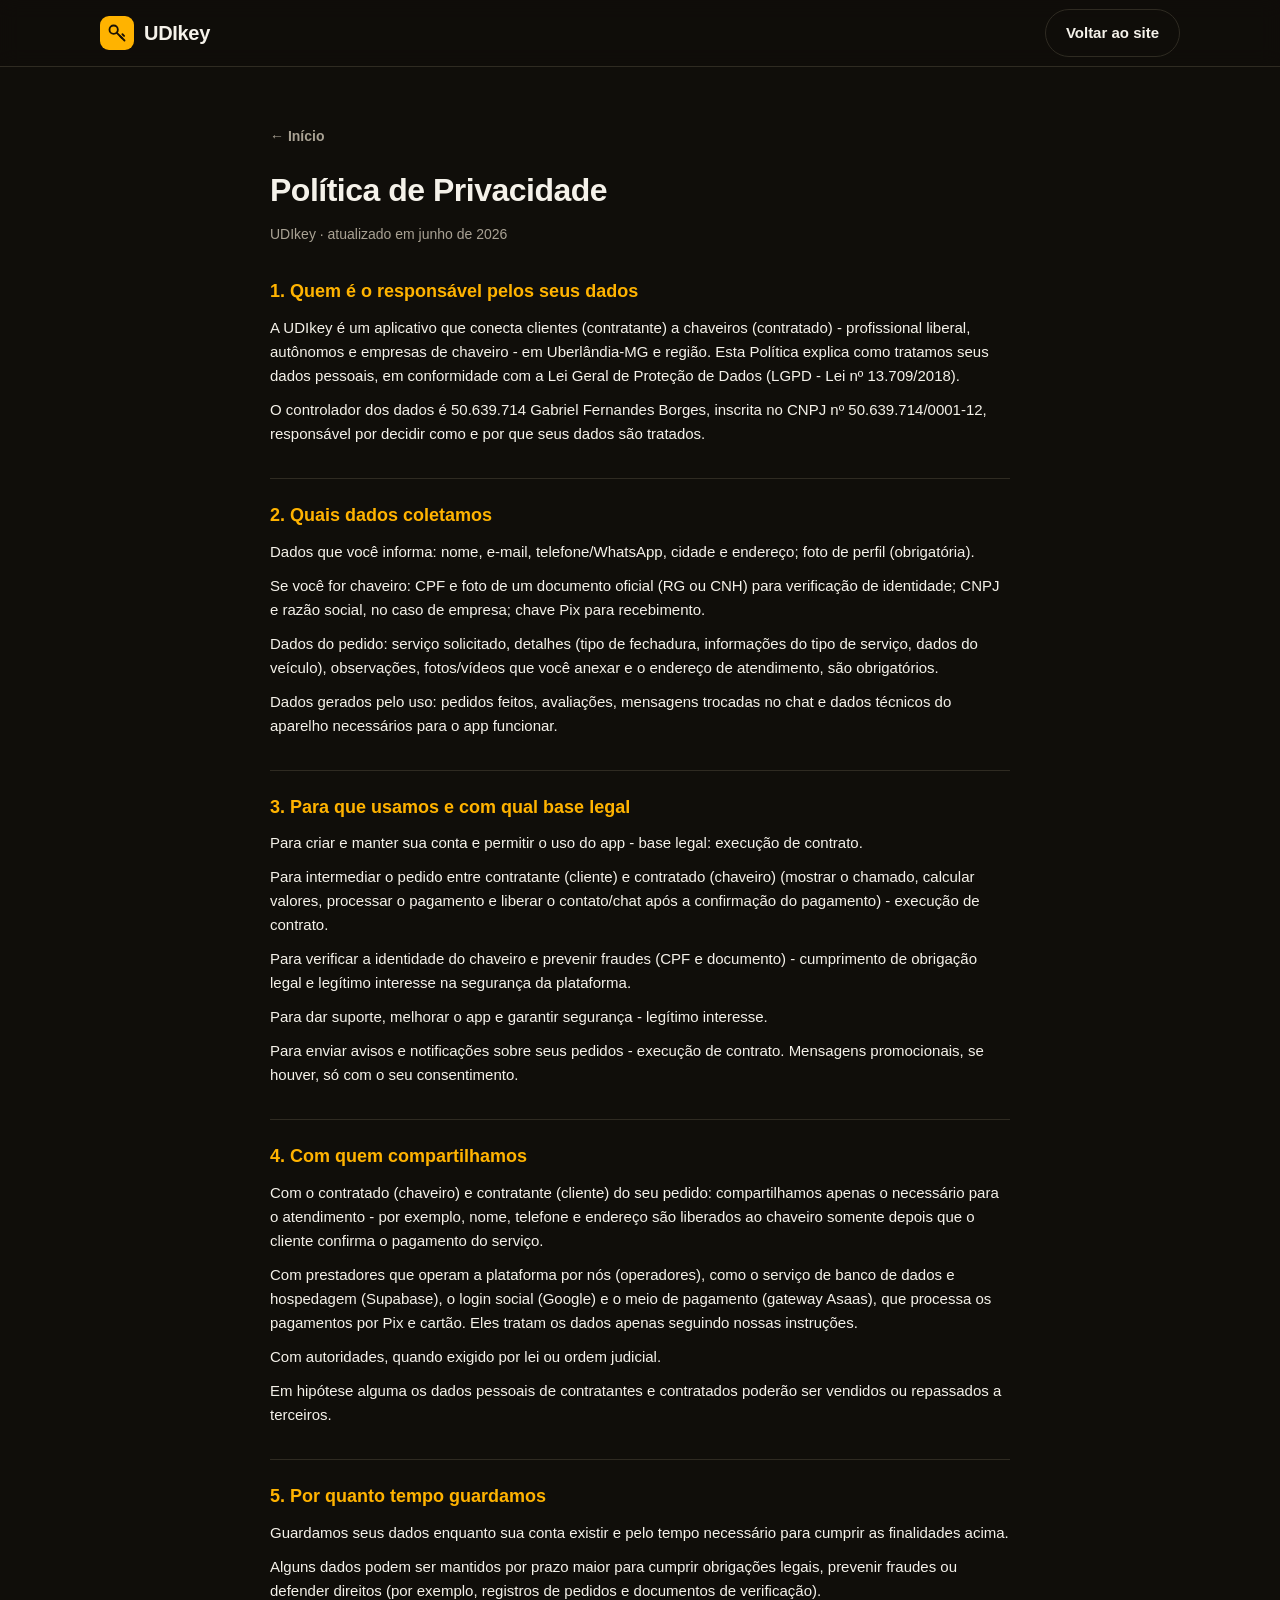
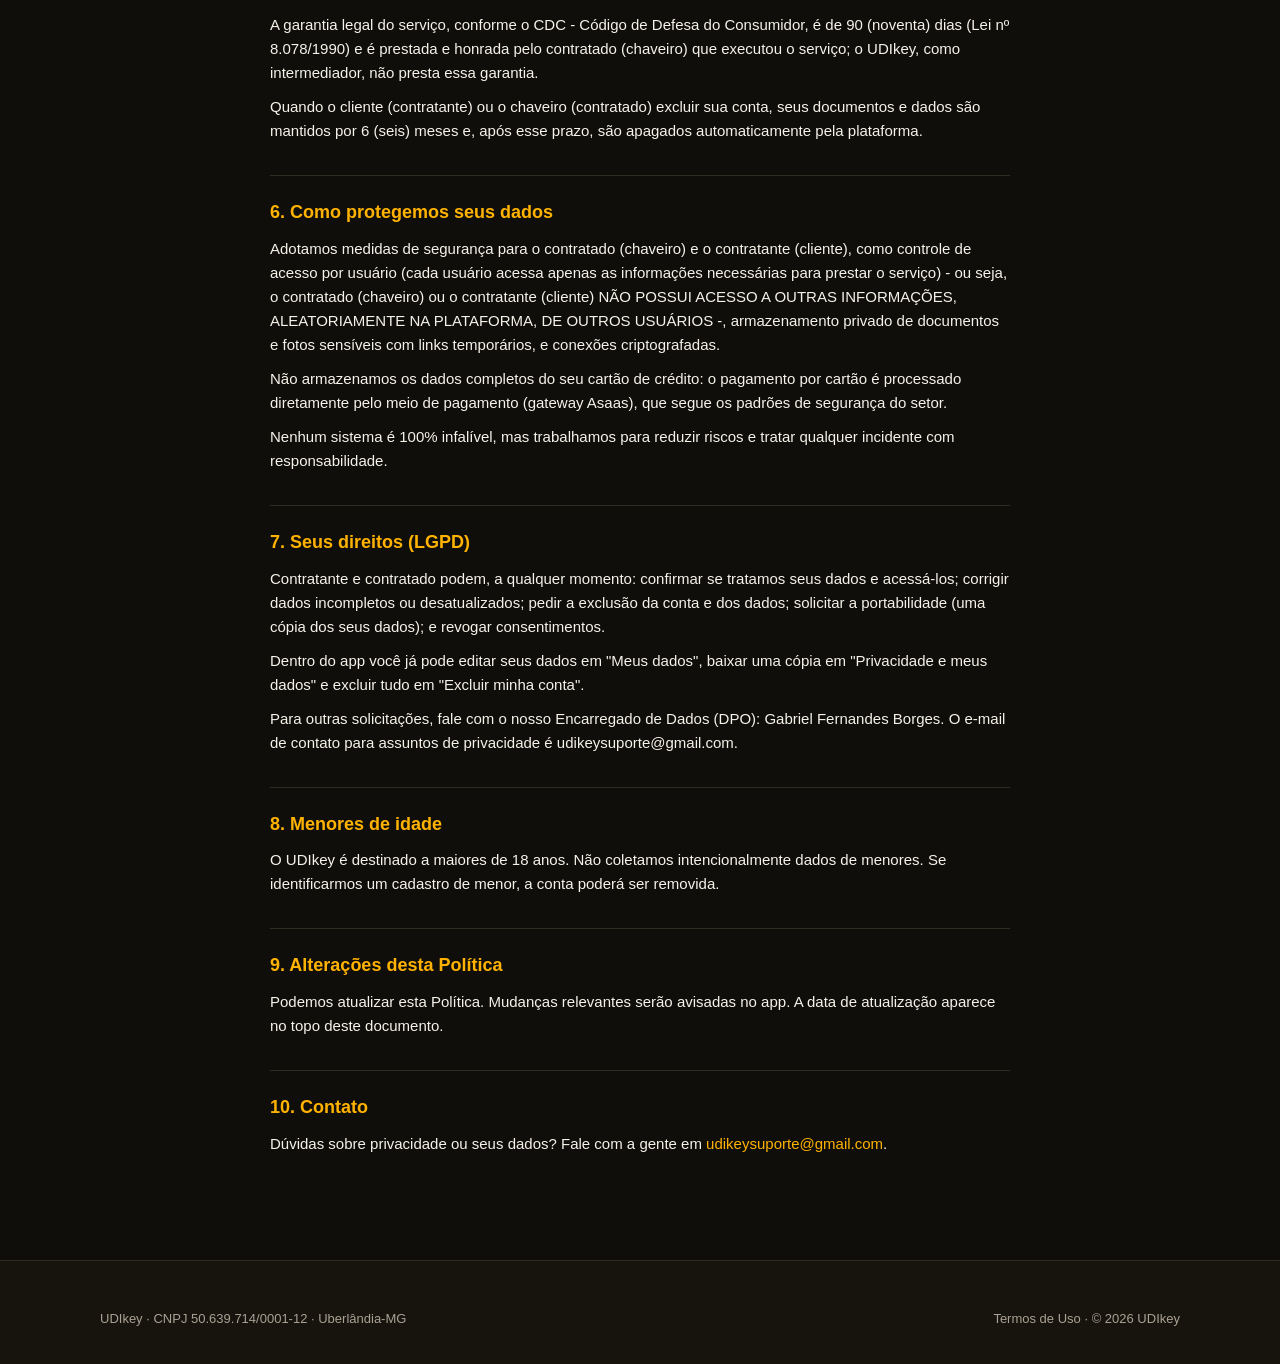
==== privacidade.html @ 993cfc3c "Site publico udikey.com: landing + privacidade + termos (estatico)" ====
<!DOCTYPE html>
<html lang="pt-BR">
<head>
  <meta charset="UTF-8" />
  <meta name="viewport" content="width=device-width, initial-scale=1.0" />
  <title>Política de Privacidade - UDIkey</title>
  <meta name="description" content="Política de Privacidade do aplicativo UDIkey, em conformidade com a LGPD." />
  <meta name="theme-color" content="#100e0a" />
  <link rel="canonical" href="https://udikey.com/privacidade" />
  <link rel="stylesheet" href="/style.css" />
</head>
<body>
  <header class="nav">
    <div class="wrap nav-inner">
      <a class="brand" href="/">
        <span class="logo" aria-hidden="true">
          <svg width="20" height="20" viewBox="0 0 24 24" fill="none" stroke="#1a1206" stroke-width="2.2" stroke-linecap="round" stroke-linejoin="round"><circle cx="8" cy="8" r="5"/><path d="M11.5 11.5 21 21"/><path d="M16 16l2 2"/><path d="M18.5 13.5l2 2"/></svg>
        </span>
        UDIkey
      </a>
      <a class="btn ghost" href="/">Voltar ao site</a>
    </div>
  </header>

  <div class="legal">
    <div class="wrap doc">
      <a class="back" href="/">&larr; Início</a>
      <h1>Política de Privacidade</h1>
      <p class="updated">UDIkey &middot; atualizado em junho de 2026</p>

      <section class="blk"><h2>1. Quem é o responsável pelos seus dados</h2>
        <p>A UDIkey é um aplicativo que conecta clientes (contratante) a chaveiros (contratado) - profissional liberal, autônomos e empresas de chaveiro - em Uberlândia-MG e região. Esta Política explica como tratamos seus dados pessoais, em conformidade com a Lei Geral de Proteção de Dados (LGPD - Lei nº 13.709/2018).</p>
        <p>O controlador dos dados é 50.639.714 Gabriel Fernandes Borges, inscrita no CNPJ nº 50.639.714/0001-12, responsável por decidir como e por que seus dados são tratados.</p>
      </section>
      <section class="blk"><h2>2. Quais dados coletamos</h2>
        <p>Dados que você informa: nome, e-mail, telefone/WhatsApp, cidade e endereço; foto de perfil (obrigatória).</p>
        <p>Se você for chaveiro: CPF e foto de um documento oficial (RG ou CNH) para verificação de identidade; CNPJ e razão social, no caso de empresa; chave Pix para recebimento.</p>
        <p>Dados do pedido: serviço solicitado, detalhes (tipo de fechadura, informações do tipo de serviço, dados do veículo), observações, fotos/vídeos que você anexar e o endereço de atendimento, são obrigatórios.</p>
        <p>Dados gerados pelo uso: pedidos feitos, avaliações, mensagens trocadas no chat e dados técnicos do aparelho necessários para o app funcionar.</p>
      </section>
      <section class="blk"><h2>3. Para que usamos e com qual base legal</h2>
        <p>Para criar e manter sua conta e permitir o uso do app - base legal: execução de contrato.</p>
        <p>Para intermediar o pedido entre contratante (cliente) e contratado (chaveiro) (mostrar o chamado, calcular valores, processar o pagamento e liberar o contato/chat após a confirmação do pagamento) - execução de contrato.</p>
        <p>Para verificar a identidade do chaveiro e prevenir fraudes (CPF e documento) - cumprimento de obrigação legal e legítimo interesse na segurança da plataforma.</p>
        <p>Para dar suporte, melhorar o app e garantir segurança - legítimo interesse.</p>
        <p>Para enviar avisos e notificações sobre seus pedidos - execução de contrato. Mensagens promocionais, se houver, só com o seu consentimento.</p>
      </section>
      <section class="blk"><h2>4. Com quem compartilhamos</h2>
        <p>Com o contratado (chaveiro) e contratante (cliente) do seu pedido: compartilhamos apenas o necessário para o atendimento - por exemplo, nome, telefone e endereço são liberados ao chaveiro somente depois que o cliente confirma o pagamento do serviço.</p>
        <p>Com prestadores que operam a plataforma por nós (operadores), como o serviço de banco de dados e hospedagem (Supabase), o login social (Google) e o meio de pagamento (gateway Asaas), que processa os pagamentos por Pix e cartão. Eles tratam os dados apenas seguindo nossas instruções.</p>
        <p>Com autoridades, quando exigido por lei ou ordem judicial.</p>
        <p>Em hipótese alguma os dados pessoais de contratantes e contratados poderão ser vendidos ou repassados a terceiros.</p>
      </section>
      <section class="blk"><h2>5. Por quanto tempo guardamos</h2>
        <p>Guardamos seus dados enquanto sua conta existir e pelo tempo necessário para cumprir as finalidades acima.</p>
        <p>Alguns dados podem ser mantidos por prazo maior para cumprir obrigações legais, prevenir fraudes ou defender direitos (por exemplo, registros de pedidos e documentos de verificação).</p>
        <p>A garantia legal do serviço, conforme o CDC - Código de Defesa do Consumidor, é de 90 (noventa) dias (Lei nº 8.078/1990) e é prestada e honrada pelo contratado (chaveiro) que executou o serviço; o UDIkey, como intermediador, não presta essa garantia.</p>
        <p>Quando o cliente (contratante) ou o chaveiro (contratado) excluir sua conta, seus documentos e dados são mantidos por 6 (seis) meses e, após esse prazo, são apagados automaticamente pela plataforma.</p>
      </section>
      <section class="blk"><h2>6. Como protegemos seus dados</h2>
        <p>Adotamos medidas de segurança para o contratado (chaveiro) e o contratante (cliente), como controle de acesso por usuário (cada usuário acessa apenas as informações necessárias para prestar o serviço) - ou seja, o contratado (chaveiro) ou o contratante (cliente) NÃO POSSUI ACESSO A OUTRAS INFORMAÇÕES, ALEATORIAMENTE NA PLATAFORMA, DE OUTROS USUÁRIOS -, armazenamento privado de documentos e fotos sensíveis com links temporários, e conexões criptografadas.</p>
        <p>Não armazenamos os dados completos do seu cartão de crédito: o pagamento por cartão é processado diretamente pelo meio de pagamento (gateway Asaas), que segue os padrões de segurança do setor.</p>
        <p>Nenhum sistema é 100% infalível, mas trabalhamos para reduzir riscos e tratar qualquer incidente com responsabilidade.</p>
      </section>
      <section class="blk"><h2>7. Seus direitos (LGPD)</h2>
        <p>Contratante e contratado podem, a qualquer momento: confirmar se tratamos seus dados e acessá-los; corrigir dados incompletos ou desatualizados; pedir a exclusão da conta e dos dados; solicitar a portabilidade (uma cópia dos seus dados); e revogar consentimentos.</p>
        <p>Dentro do app você já pode editar seus dados em "Meus dados", baixar uma cópia em "Privacidade e meus dados" e excluir tudo em "Excluir minha conta".</p>
        <p>Para outras solicitações, fale com o nosso Encarregado de Dados (DPO): Gabriel Fernandes Borges. O e-mail de contato para assuntos de privacidade é udikeysuporte@gmail.com.</p>
      </section>
      <section class="blk"><h2>8. Menores de idade</h2>
        <p>O UDIkey é destinado a maiores de 18 anos. Não coletamos intencionalmente dados de menores. Se identificarmos um cadastro de menor, a conta poderá ser removida.</p>
      </section>
      <section class="blk"><h2>9. Alterações desta Política</h2>
        <p>Podemos atualizar esta Política. Mudanças relevantes serão avisadas no app. A data de atualização aparece no topo deste documento.</p>
      </section>
      <section class="blk"><h2>10. Contato</h2>
        <p>Dúvidas sobre privacidade ou seus dados? Fale com a gente em <a class="gold" href="mailto:udikeysuporte@gmail.com">udikeysuporte@gmail.com</a>.</p>
      </section>
    </div>
  </div>

  <footer class="ft">
    <div class="wrap">
      <div class="ft-bottom" style="border-top:none;padding-top:0">
        <span>UDIkey &middot; CNPJ 50.639.714/0001-12 &middot; Uberlândia-MG</span>
        <span><a href="/termos">Termos de Uso</a> &middot; &copy; 2026 UDIkey</span>
      </div>
    </div>
  </footer>
</body>
</html>
---- style.css ----
/* UDIkey - site público (udikey.com). Design system: escuro + dourado, igual ao app. */
:root {
  --gold: #ffb300;
  --gold-soft: #ffca4d;
  --bg: #100e0a;
  --bg-2: #17140e;
  --surface: #1d1a13;
  --surface-2: #23201a;
  --border: #2f2b22;
  --text: #f5f2ea;
  --muted: #a9a294;
  --dark-ink: #1a1206;
  --max: 1120px;
  --radius: 16px;
}

* { box-sizing: border-box; margin: 0; padding: 0; }
html { scroll-behavior: smooth; }
body {
  background: var(--bg);
  color: var(--text);
  font-family: -apple-system, BlinkMacSystemFont, "Segoe UI", Roboto, Helvetica, Arial, sans-serif;
  line-height: 1.6;
  -webkit-font-smoothing: antialiased;
}
a { color: inherit; text-decoration: none; }
.wrap { width: 100%; max-width: var(--max); margin: 0 auto; padding: 0 20px; }
.gold { color: var(--gold); }

/* ---------- Header ---------- */
header.nav {
  position: sticky; top: 0; z-index: 50;
  background: rgba(16, 14, 10, 0.85);
  backdrop-filter: blur(10px);
  border-bottom: 1px solid var(--border);
}
.nav-inner { display: flex; align-items: center; justify-content: space-between; height: 66px; }
.brand { display: flex; align-items: center; gap: 10px; font-weight: 800; font-size: 20px; letter-spacing: -0.3px; }
.brand .logo { width: 34px; height: 34px; border-radius: 9px; background: var(--gold); display: flex; align-items: center; justify-content: center; }
.nav-links { display: flex; align-items: center; gap: 28px; }
.nav-links a { color: var(--muted); font-size: 15px; font-weight: 600; transition: color .15s; }
.nav-links a:hover { color: var(--text); }
.btn {
  display: inline-flex; align-items: center; justify-content: center; gap: 8px;
  background: var(--gold); color: var(--dark-ink);
  font-weight: 800; font-size: 15px;
  padding: 11px 20px; border-radius: 999px; border: none; cursor: pointer;
  transition: transform .12s, background .15s;
}
.btn:hover { background: var(--gold-soft); transform: translateY(-1px); }
.btn.ghost { background: transparent; color: var(--text); border: 1px solid var(--border); }
.btn.ghost:hover { border-color: var(--gold); color: var(--gold); background: transparent; }
.menu-toggle { display: none; }

/* ---------- Hero ---------- */
.hero { position: relative; overflow: hidden; padding: 84px 0 72px; }
.hero::before {
  content: ""; position: absolute; inset: 0;
  background: radial-gradient(1100px 480px at 80% -10%, rgba(255,179,0,0.16), transparent 60%);
  pointer-events: none;
}
.hero-grid { position: relative; display: grid; grid-template-columns: 1.15fr 0.85fr; gap: 48px; align-items: center; }
.badge {
  display: inline-flex; align-items: center; gap: 8px;
  background: var(--surface); border: 1px solid var(--border);
  color: var(--gold); font-weight: 700; font-size: 13px;
  padding: 6px 14px; border-radius: 999px; margin-bottom: 20px;
}
.hero h1 { font-size: clamp(34px, 5vw, 54px); line-height: 1.08; letter-spacing: -1.2px; font-weight: 900; }
.hero p.sub { margin-top: 18px; font-size: clamp(16px, 2vw, 19px); color: var(--muted); max-width: 540px; }
.hero-cta { margin-top: 32px; display: flex; gap: 14px; flex-wrap: wrap; }
.hero-note { margin-top: 16px; font-size: 13px; color: var(--muted); }

/* Cartão-telefone ilustrativo */
.phone {
  justify-self: center;
  width: 260px; height: 520px;
  background: linear-gradient(180deg, var(--surface-2), var(--surface));
  border: 1px solid var(--border); border-radius: 34px;
  box-shadow: 0 30px 80px rgba(0,0,0,0.45); padding: 16px;
  display: flex; flex-direction: column; gap: 12px;
}
.phone .notch { width: 90px; height: 22px; border-radius: 999px; background: var(--bg); margin: 2px auto 8px; }
.phone .card { background: var(--bg-2); border: 1px solid var(--border); border-radius: 14px; padding: 14px; }
.phone .card .k { font-size: 12px; color: var(--muted); }
.phone .card .v { font-size: 17px; font-weight: 800; margin-top: 2px; }
.phone .pill { background: var(--gold); color: var(--dark-ink); font-weight: 800; text-align: center; padding: 12px; border-radius: 12px; font-size: 14px; }
.phone .row { display: flex; align-items: center; gap: 10px; }
.phone .dot { width: 34px; height: 34px; border-radius: 10px; background: var(--surface-2); border: 1px solid var(--border); display: flex; align-items: center; justify-content: center; }

/* ---------- Seções ---------- */
section { padding: 72px 0; }
.section-head { text-align: center; max-width: 640px; margin: 0 auto 48px; }
.section-head .eyebrow { color: var(--gold); font-weight: 800; font-size: 13px; letter-spacing: 1.5px; text-transform: uppercase; }
.section-head h2 { font-size: clamp(26px, 3.4vw, 38px); line-height: 1.15; letter-spacing: -0.6px; margin-top: 10px; font-weight: 900; }
.section-head p { color: var(--muted); margin-top: 14px; font-size: 16px; }

.steps { display: grid; grid-template-columns: repeat(4, 1fr); gap: 20px; }
.step { background: var(--surface); border: 1px solid var(--border); border-radius: var(--radius); padding: 24px; }
.step .num { width: 38px; height: 38px; border-radius: 10px; background: rgba(255,179,0,0.12); color: var(--gold); font-weight: 900; display: flex; align-items: center; justify-content: center; margin-bottom: 14px; }
.step h3 { font-size: 17px; margin-bottom: 6px; }
.step p { color: var(--muted); font-size: 14.5px; }

.cards { display: grid; grid-template-columns: repeat(3, 1fr); gap: 20px; }
.svc { background: var(--surface); border: 1px solid var(--border); border-radius: var(--radius); padding: 26px; transition: border-color .15s, transform .15s; }
.svc:hover { border-color: var(--gold); transform: translateY(-3px); }
.svc .ic { width: 46px; height: 46px; border-radius: 12px; background: var(--surface-2); display: flex; align-items: center; justify-content: center; margin-bottom: 16px; }
.svc h3 { font-size: 18px; margin-bottom: 6px; }
.svc p { color: var(--muted); font-size: 14.5px; }

/* Confiança */
.trust { background: var(--bg-2); border-top: 1px solid var(--border); border-bottom: 1px solid var(--border); }
.trust-grid { display: grid; grid-template-columns: repeat(3, 1fr); gap: 24px; }
.trust-item { display: flex; gap: 14px; }
.trust-item .ic { flex: 0 0 auto; width: 44px; height: 44px; border-radius: 12px; background: rgba(255,179,0,0.12); color: var(--gold); display: flex; align-items: center; justify-content: center; }
.trust-item h3 { font-size: 16px; margin-bottom: 4px; }
.trust-item p { color: var(--muted); font-size: 14px; }

/* Para chaveiros */
.partner { position: relative; }
.partner-box {
  background: linear-gradient(120deg, var(--surface-2), var(--surface));
  border: 1px solid var(--border); border-radius: 22px;
  padding: 48px; display: grid; grid-template-columns: 1.2fr 0.8fr; gap: 32px; align-items: center;
}
.partner-box h2 { font-size: clamp(24px, 3vw, 34px); letter-spacing: -0.5px; font-weight: 900; }
.partner-box p { color: var(--muted); margin-top: 12px; font-size: 16px; }
.partner-list { margin-top: 18px; display: flex; flex-direction: column; gap: 10px; }
.partner-list li { list-style: none; display: flex; align-items: center; gap: 10px; color: var(--text); font-size: 15px; }
.partner-list .check { color: var(--gold); font-weight: 900; }

/* CTA final */
.final { text-align: center; }
.final h2 { font-size: clamp(28px, 4vw, 44px); letter-spacing: -0.8px; font-weight: 900; }
.final p { color: var(--muted); margin: 14px auto 28px; max-width: 520px; font-size: 17px; }

/* Footer */
footer.ft { border-top: 1px solid var(--border); background: var(--bg-2); padding: 48px 0 34px; }
.ft-grid { display: grid; grid-template-columns: 1.4fr 1fr 1fr; gap: 28px; margin-bottom: 30px; }
.ft-brand p { color: var(--muted); font-size: 14px; margin-top: 12px; max-width: 320px; }
.ft-col h4 { font-size: 13px; text-transform: uppercase; letter-spacing: 1px; color: var(--muted); margin-bottom: 14px; }
.ft-col a { display: block; color: var(--text); font-size: 14.5px; margin-bottom: 10px; }
.ft-col a:hover { color: var(--gold); }
.ft-bottom { border-top: 1px solid var(--border); padding-top: 22px; display: flex; justify-content: space-between; gap: 12px; flex-wrap: wrap; color: var(--muted); font-size: 13px; }

/* Páginas legais */
.legal { padding: 56px 0 72px; }
.legal .doc { max-width: 780px; margin: 0 auto; }
.legal h1 { font-size: 32px; letter-spacing: -0.5px; font-weight: 900; }
.legal .updated { color: var(--muted); font-size: 14px; margin-top: 6px; }
.legal .tabs { display: flex; gap: 10px; margin: 26px 0 8px; flex-wrap: wrap; }
.legal .tabs a { border: 1px solid var(--border); border-radius: 999px; padding: 8px 18px; font-weight: 700; font-size: 14px; color: var(--muted); }
.legal .tabs a.on { background: var(--gold); color: var(--dark-ink); border-color: var(--gold); }
.legal section.blk { padding: 22px 0; border-bottom: 1px solid var(--border); }
.legal section.blk:last-child { border-bottom: none; }
.legal h2 { color: var(--gold); font-size: 18px; margin-bottom: 10px; }
.legal p { color: var(--text); margin-bottom: 10px; font-size: 15px; }
.legal .back { display: inline-flex; align-items: center; gap: 6px; color: var(--muted); font-weight: 700; font-size: 14px; margin-bottom: 18px; }
.legal .back:hover { color: var(--gold); }

@media (max-width: 900px) {
  .hero-grid { grid-template-columns: 1fr; gap: 36px; }
  .phone { display: none; }
  .steps { grid-template-columns: repeat(2, 1fr); }
  .cards { grid-template-columns: 1fr 1fr; }
  .trust-grid { grid-template-columns: 1fr; }
  .partner-box { grid-template-columns: 1fr; padding: 32px; }
  .nav-links { display: none; }
}
@media (max-width: 560px) {
  .cards, .steps { grid-template-columns: 1fr; }
  .ft-grid { grid-template-columns: 1fr; }
  section { padding: 54px 0; }
}
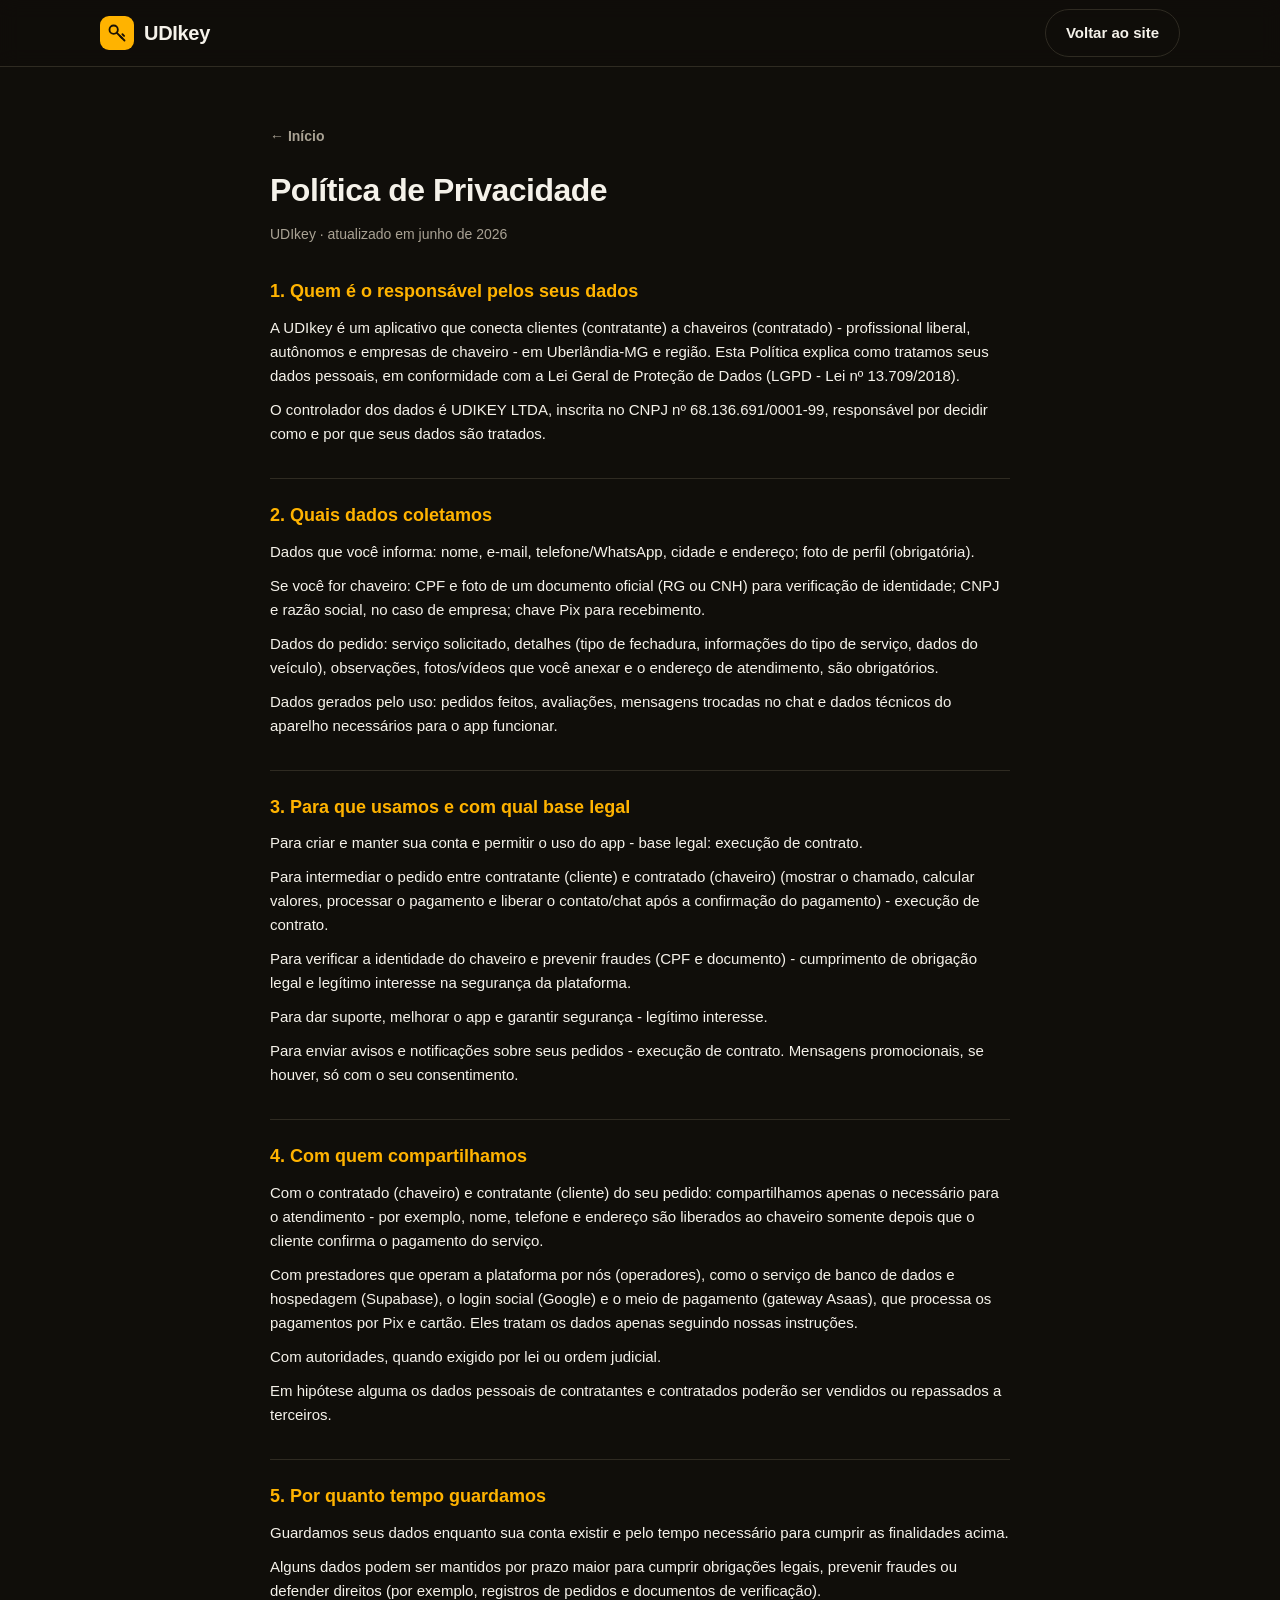
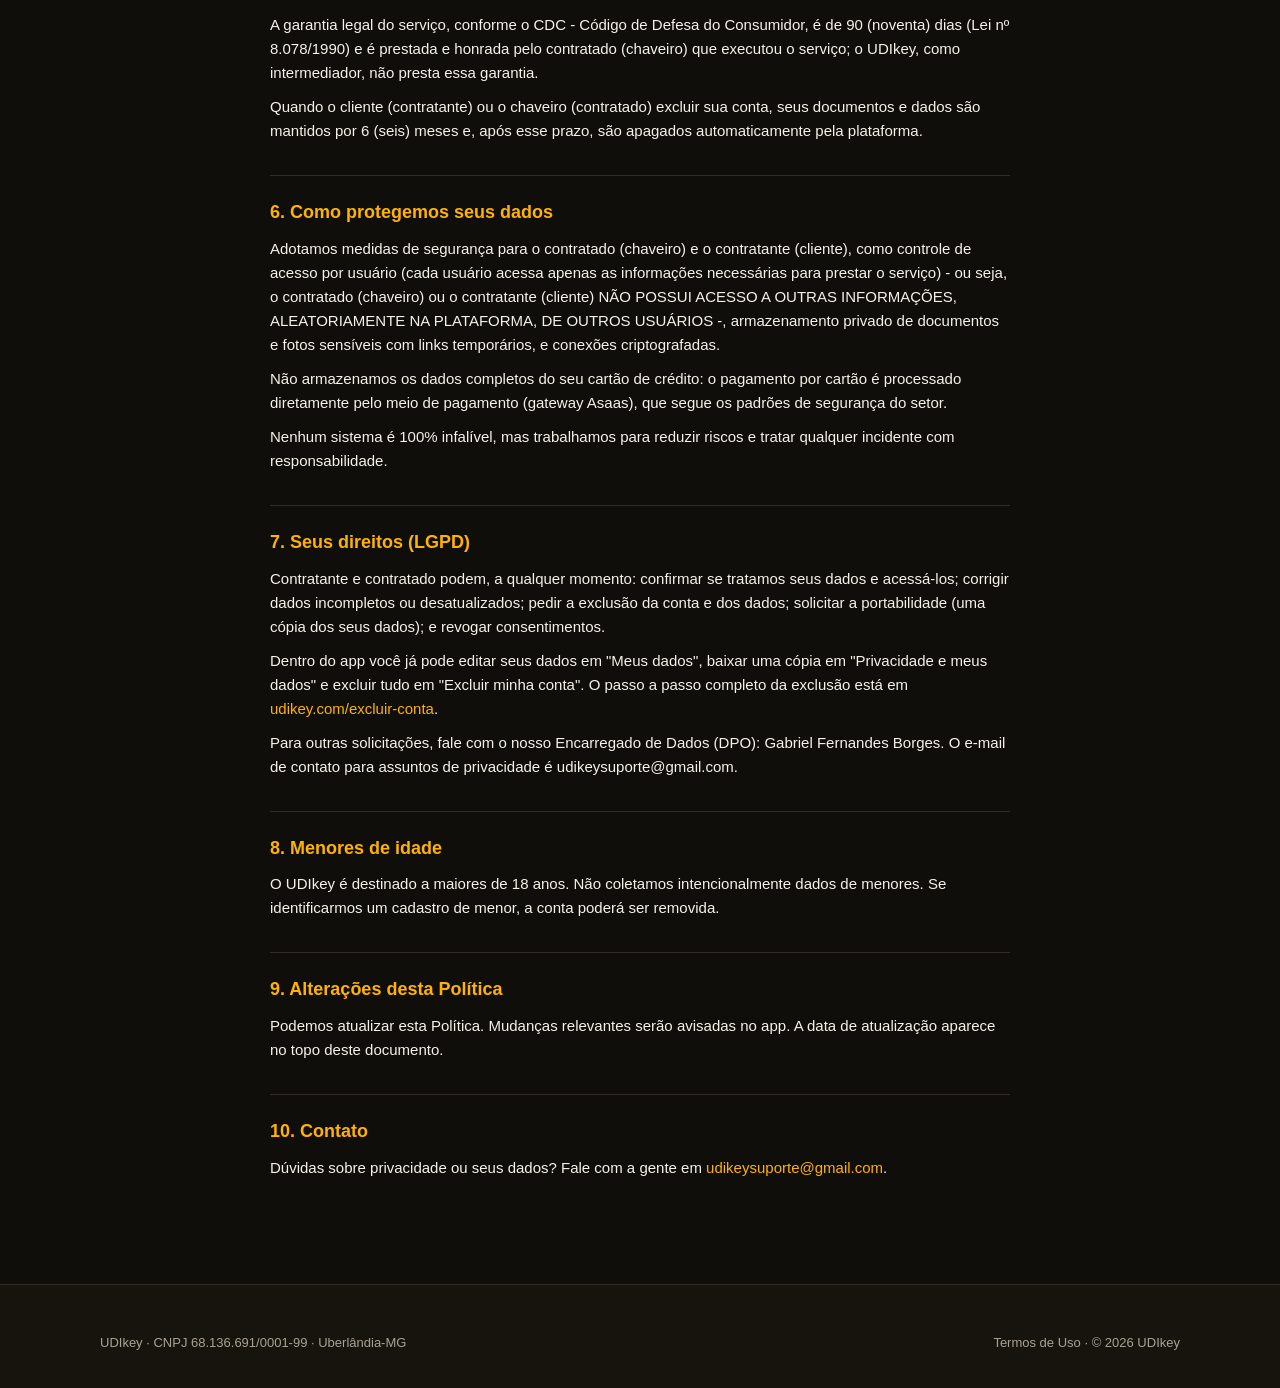
==== commit 414a6312: "Pagina de exclusao de conta + CNPJ da UDIKEY LTDA EXCLUIR-CONTA: o Google Play exige uma URL PUBLICA" ====
--- a/privacidade.html
+++ b/privacidade.html
@@ -8,6 +8,7 @@
   <meta name="theme-color" content="#100e0a" />
   <link rel="canonical" href="https://udikey.com/privacidade" />
   <link rel="stylesheet" href="/style.css" />
+  <script src="/t.js" defer></script>
 </head>
 <body>
   <header class="nav">
@@ -30,7 +31,7 @@
 
       <section class="blk"><h2>1. Quem é o responsável pelos seus dados</h2>
         <p>A UDIkey é um aplicativo que conecta clientes (contratante) a chaveiros (contratado) - profissional liberal, autônomos e empresas de chaveiro - em Uberlândia-MG e região. Esta Política explica como tratamos seus dados pessoais, em conformidade com a Lei Geral de Proteção de Dados (LGPD - Lei nº 13.709/2018).</p>
-        <p>O controlador dos dados é 50.639.714 Gabriel Fernandes Borges, inscrita no CNPJ nº 50.639.714/0001-12, responsável por decidir como e por que seus dados são tratados.</p>
+        <p>O controlador dos dados é UDIKEY LTDA, inscrita no CNPJ nº 68.136.691/0001-99, responsável por decidir como e por que seus dados são tratados.</p>
       </section>
       <section class="blk"><h2>2. Quais dados coletamos</h2>
         <p>Dados que você informa: nome, e-mail, telefone/WhatsApp, cidade e endereço; foto de perfil (obrigatória).</p>
@@ -64,7 +65,7 @@
       </section>
       <section class="blk"><h2>7. Seus direitos (LGPD)</h2>
         <p>Contratante e contratado podem, a qualquer momento: confirmar se tratamos seus dados e acessá-los; corrigir dados incompletos ou desatualizados; pedir a exclusão da conta e dos dados; solicitar a portabilidade (uma cópia dos seus dados); e revogar consentimentos.</p>
-        <p>Dentro do app você já pode editar seus dados em "Meus dados", baixar uma cópia em "Privacidade e meus dados" e excluir tudo em "Excluir minha conta".</p>
+        <p>Dentro do app você já pode editar seus dados em "Meus dados", baixar uma cópia em "Privacidade e meus dados" e excluir tudo em "Excluir minha conta". O passo a passo completo da exclusão está em <a class="gold" href="/excluir-conta">udikey.com/excluir-conta</a>.</p>
         <p>Para outras solicitações, fale com o nosso Encarregado de Dados (DPO): Gabriel Fernandes Borges. O e-mail de contato para assuntos de privacidade é udikeysuporte@gmail.com.</p>
       </section>
       <section class="blk"><h2>8. Menores de idade</h2>
@@ -82,7 +83,7 @@
   <footer class="ft">
     <div class="wrap">
       <div class="ft-bottom" style="border-top:none;padding-top:0">
-        <span>UDIkey &middot; CNPJ 50.639.714/0001-12 &middot; Uberlândia-MG</span>
+        <span>UDIkey &middot; CNPJ 68.136.691/0001-99 &middot; Uberlândia-MG</span>
         <span><a href="/termos">Termos de Uso</a> &middot; &copy; 2026 UDIkey</span>
       </div>
     </div>
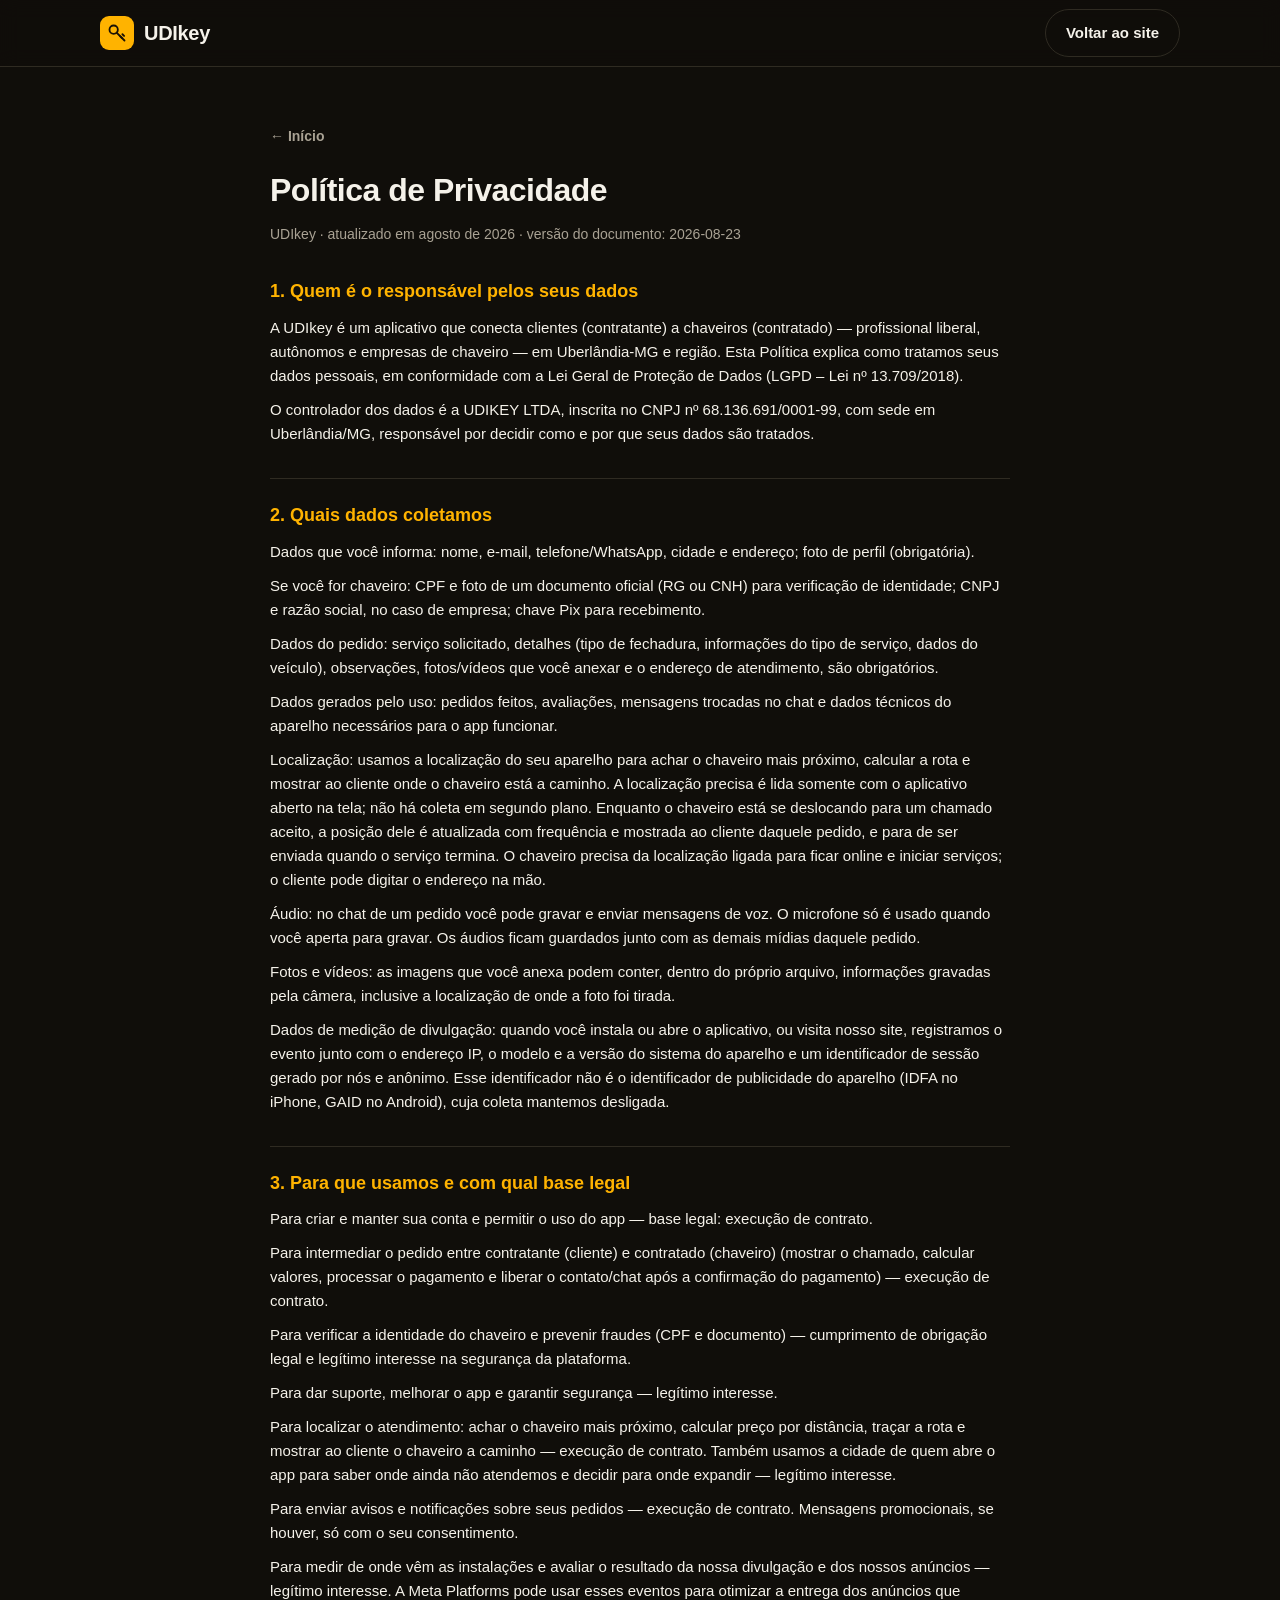
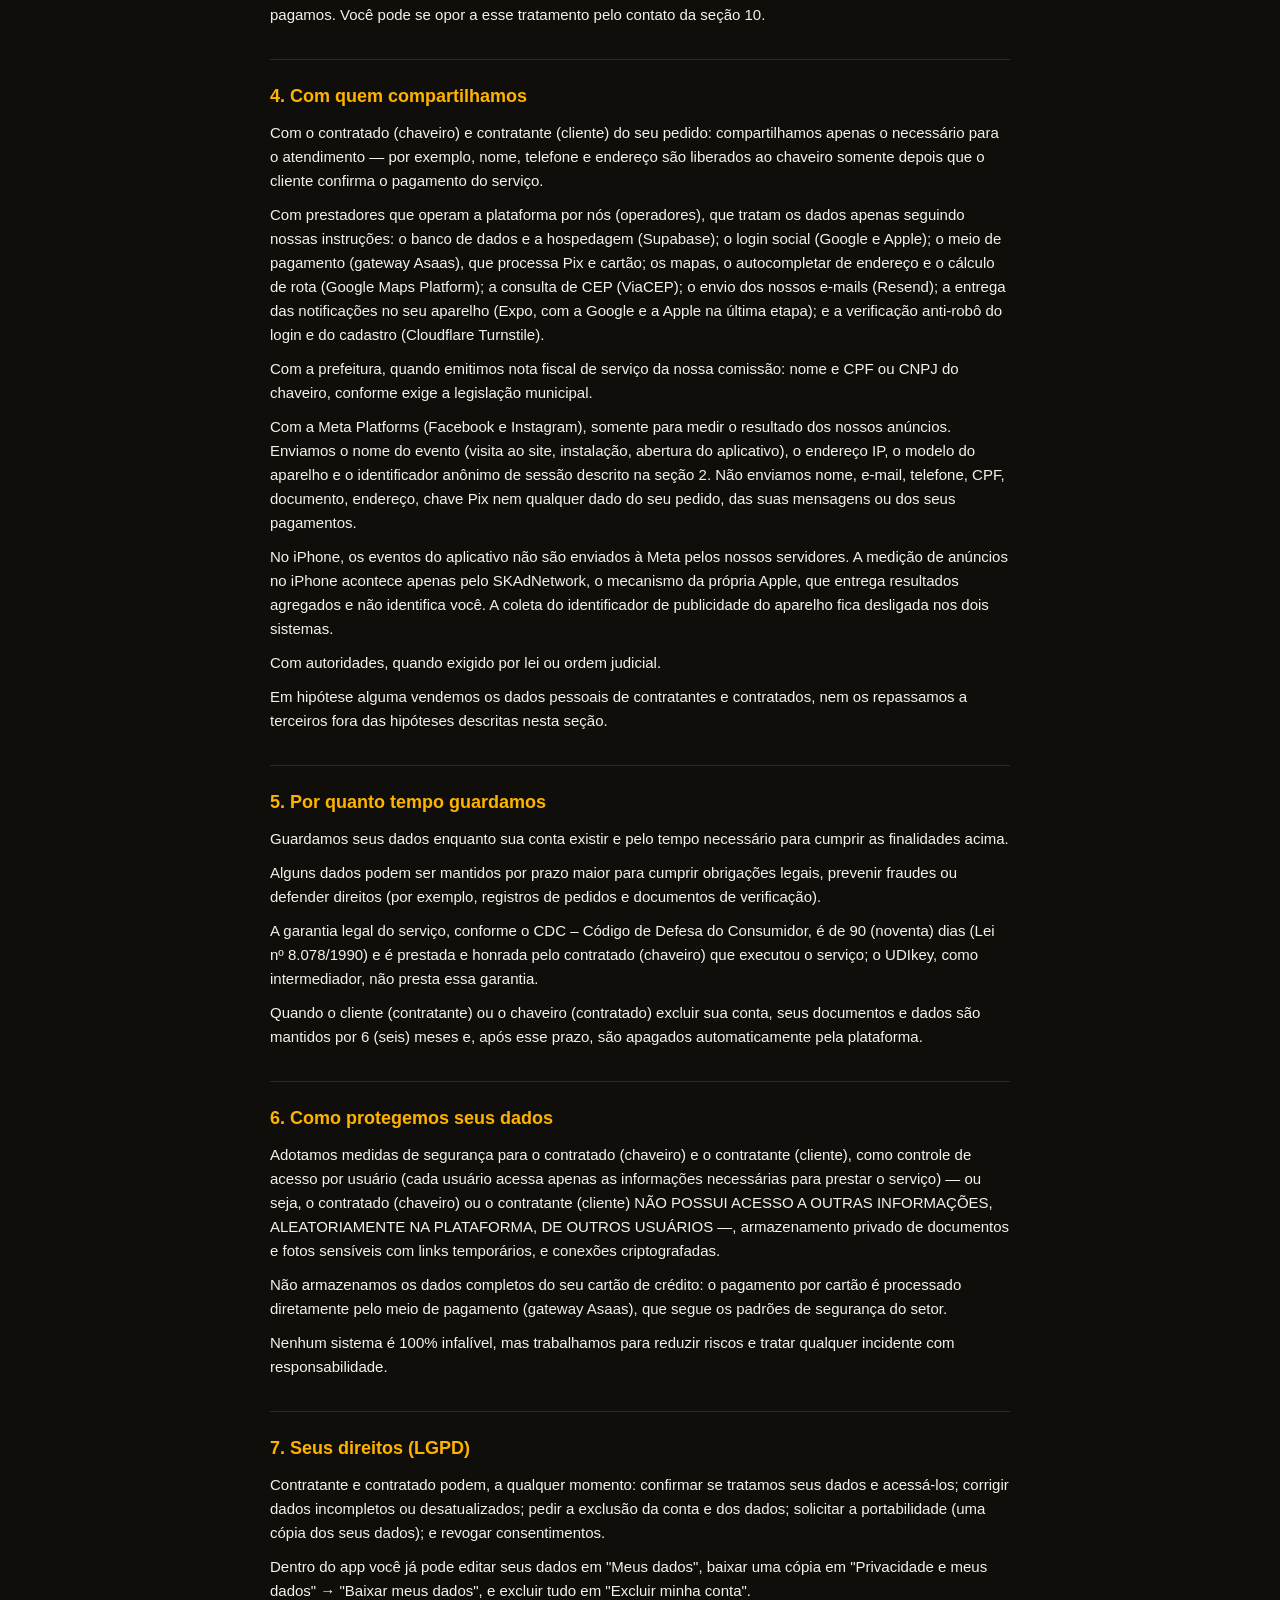
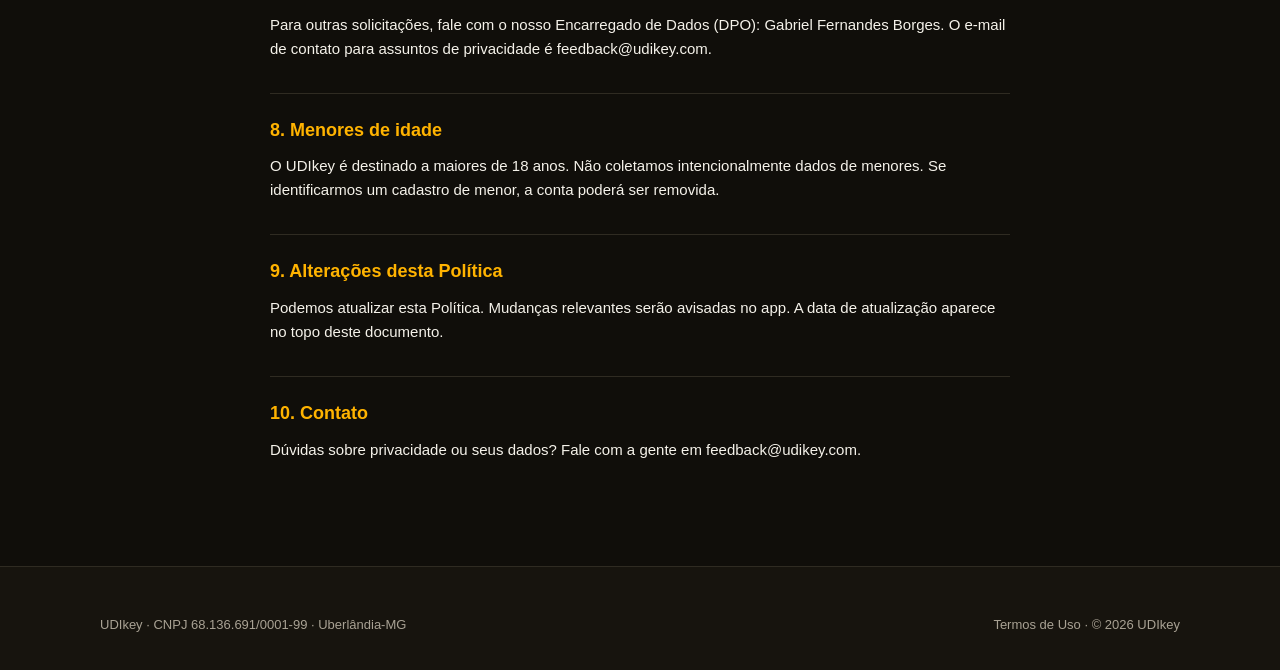
==== commit 3b3736c1: "Politica de privacidade do site: localizacao, audio e a Meta Esta e' a pagina de https://udikey.com/" ====
--- a/privacidade.html
+++ b/privacidade.html
@@ -27,46 +27,55 @@
     <div class="wrap doc">
       <a class="back" href="/">&larr; Início</a>
       <h1>Política de Privacidade</h1>
-      <p class="updated">UDIkey &middot; atualizado em junho de 2026</p>
+      <p class="updated">UDIkey &middot; atualizado em agosto de 2026 &middot; versão do documento: 2026-08-23</p>
 
       <section class="blk"><h2>1. Quem é o responsável pelos seus dados</h2>
-        <p>A UDIkey é um aplicativo que conecta clientes (contratante) a chaveiros (contratado) - profissional liberal, autônomos e empresas de chaveiro - em Uberlândia-MG e região. Esta Política explica como tratamos seus dados pessoais, em conformidade com a Lei Geral de Proteção de Dados (LGPD - Lei nº 13.709/2018).</p>
-        <p>O controlador dos dados é UDIKEY LTDA, inscrita no CNPJ nº 68.136.691/0001-99, responsável por decidir como e por que seus dados são tratados.</p>
+        <p>A UDIkey é um aplicativo que conecta clientes (contratante) a chaveiros (contratado) — profissional liberal, autônomos e empresas de chaveiro — em Uberlândia-MG e região. Esta Política explica como tratamos seus dados pessoais, em conformidade com a Lei Geral de Proteção de Dados (LGPD – Lei nº 13.709/2018).</p>
+        <p>O controlador dos dados é a UDIKEY LTDA, inscrita no CNPJ nº 68.136.691/0001-99, com sede em Uberlândia/MG, responsável por decidir como e por que seus dados são tratados.</p>
       </section>
       <section class="blk"><h2>2. Quais dados coletamos</h2>
         <p>Dados que você informa: nome, e-mail, telefone/WhatsApp, cidade e endereço; foto de perfil (obrigatória).</p>
         <p>Se você for chaveiro: CPF e foto de um documento oficial (RG ou CNH) para verificação de identidade; CNPJ e razão social, no caso de empresa; chave Pix para recebimento.</p>
         <p>Dados do pedido: serviço solicitado, detalhes (tipo de fechadura, informações do tipo de serviço, dados do veículo), observações, fotos/vídeos que você anexar e o endereço de atendimento, são obrigatórios.</p>
         <p>Dados gerados pelo uso: pedidos feitos, avaliações, mensagens trocadas no chat e dados técnicos do aparelho necessários para o app funcionar.</p>
+        <p>Localização: usamos a localização do seu aparelho para achar o chaveiro mais próximo, calcular a rota e mostrar ao cliente onde o chaveiro está a caminho. A localização precisa é lida somente com o aplicativo aberto na tela; não há coleta em segundo plano. Enquanto o chaveiro está se deslocando para um chamado aceito, a posição dele é atualizada com frequência e mostrada ao cliente daquele pedido, e para de ser enviada quando o serviço termina. O chaveiro precisa da localização ligada para ficar online e iniciar serviços; o cliente pode digitar o endereço na mão.</p>
+        <p>Áudio: no chat de um pedido você pode gravar e enviar mensagens de voz. O microfone só é usado quando você aperta para gravar. Os áudios ficam guardados junto com as demais mídias daquele pedido.</p>
+        <p>Fotos e vídeos: as imagens que você anexa podem conter, dentro do próprio arquivo, informações gravadas pela câmera, inclusive a localização de onde a foto foi tirada.</p>
+        <p>Dados de medição de divulgação: quando você instala ou abre o aplicativo, ou visita nosso site, registramos o evento junto com o endereço IP, o modelo e a versão do sistema do aparelho e um identificador de sessão gerado por nós e anônimo. Esse identificador não é o identificador de publicidade do aparelho (IDFA no iPhone, GAID no Android), cuja coleta mantemos desligada.</p>
       </section>
       <section class="blk"><h2>3. Para que usamos e com qual base legal</h2>
-        <p>Para criar e manter sua conta e permitir o uso do app - base legal: execução de contrato.</p>
-        <p>Para intermediar o pedido entre contratante (cliente) e contratado (chaveiro) (mostrar o chamado, calcular valores, processar o pagamento e liberar o contato/chat após a confirmação do pagamento) - execução de contrato.</p>
-        <p>Para verificar a identidade do chaveiro e prevenir fraudes (CPF e documento) - cumprimento de obrigação legal e legítimo interesse na segurança da plataforma.</p>
-        <p>Para dar suporte, melhorar o app e garantir segurança - legítimo interesse.</p>
-        <p>Para enviar avisos e notificações sobre seus pedidos - execução de contrato. Mensagens promocionais, se houver, só com o seu consentimento.</p>
+        <p>Para criar e manter sua conta e permitir o uso do app — base legal: execução de contrato.</p>
+        <p>Para intermediar o pedido entre contratante (cliente) e contratado (chaveiro) (mostrar o chamado, calcular valores, processar o pagamento e liberar o contato/chat após a confirmação do pagamento) — execução de contrato.</p>
+        <p>Para verificar a identidade do chaveiro e prevenir fraudes (CPF e documento) — cumprimento de obrigação legal e legítimo interesse na segurança da plataforma.</p>
+        <p>Para dar suporte, melhorar o app e garantir segurança — legítimo interesse.</p>
+        <p>Para localizar o atendimento: achar o chaveiro mais próximo, calcular preço por distância, traçar a rota e mostrar ao cliente o chaveiro a caminho — execução de contrato. Também usamos a cidade de quem abre o app para saber onde ainda não atendemos e decidir para onde expandir — legítimo interesse.</p>
+        <p>Para enviar avisos e notificações sobre seus pedidos — execução de contrato. Mensagens promocionais, se houver, só com o seu consentimento.</p>
+        <p>Para medir de onde vêm as instalações e avaliar o resultado da nossa divulgação e dos nossos anúncios — legítimo interesse. A Meta Platforms pode usar esses eventos para otimizar a entrega dos anúncios que pagamos. Você pode se opor a esse tratamento pelo contato da seção 10.</p>
       </section>
       <section class="blk"><h2>4. Com quem compartilhamos</h2>
-        <p>Com o contratado (chaveiro) e contratante (cliente) do seu pedido: compartilhamos apenas o necessário para o atendimento - por exemplo, nome, telefone e endereço são liberados ao chaveiro somente depois que o cliente confirma o pagamento do serviço.</p>
-        <p>Com prestadores que operam a plataforma por nós (operadores), como o serviço de banco de dados e hospedagem (Supabase), o login social (Google) e o meio de pagamento (gateway Asaas), que processa os pagamentos por Pix e cartão. Eles tratam os dados apenas seguindo nossas instruções.</p>
+        <p>Com o contratado (chaveiro) e contratante (cliente) do seu pedido: compartilhamos apenas o necessário para o atendimento — por exemplo, nome, telefone e endereço são liberados ao chaveiro somente depois que o cliente confirma o pagamento do serviço.</p>
+        <p>Com prestadores que operam a plataforma por nós (operadores), que tratam os dados apenas seguindo nossas instruções: o banco de dados e a hospedagem (Supabase); o login social (Google e Apple); o meio de pagamento (gateway Asaas), que processa Pix e cartão; os mapas, o autocompletar de endereço e o cálculo de rota (Google Maps Platform); a consulta de CEP (ViaCEP); o envio dos nossos e-mails (Resend); a entrega das notificações no seu aparelho (Expo, com a Google e a Apple na última etapa); e a verificação anti-robô do login e do cadastro (Cloudflare Turnstile).</p>
+        <p>Com a prefeitura, quando emitimos nota fiscal de serviço da nossa comissão: nome e CPF ou CNPJ do chaveiro, conforme exige a legislação municipal.</p>
+        <p>Com a Meta Platforms (Facebook e Instagram), somente para medir o resultado dos nossos anúncios. Enviamos o nome do evento (visita ao site, instalação, abertura do aplicativo), o endereço IP, o modelo do aparelho e o identificador anônimo de sessão descrito na seção 2. Não enviamos nome, e-mail, telefone, CPF, documento, endereço, chave Pix nem qualquer dado do seu pedido, das suas mensagens ou dos seus pagamentos.</p>
+        <p>No iPhone, os eventos do aplicativo não são enviados à Meta pelos nossos servidores. A medição de anúncios no iPhone acontece apenas pelo SKAdNetwork, o mecanismo da própria Apple, que entrega resultados agregados e não identifica você. A coleta do identificador de publicidade do aparelho fica desligada nos dois sistemas.</p>
         <p>Com autoridades, quando exigido por lei ou ordem judicial.</p>
-        <p>Em hipótese alguma os dados pessoais de contratantes e contratados poderão ser vendidos ou repassados a terceiros.</p>
+        <p>Em hipótese alguma vendemos os dados pessoais de contratantes e contratados, nem os repassamos a terceiros fora das hipóteses descritas nesta seção.</p>
       </section>
       <section class="blk"><h2>5. Por quanto tempo guardamos</h2>
         <p>Guardamos seus dados enquanto sua conta existir e pelo tempo necessário para cumprir as finalidades acima.</p>
         <p>Alguns dados podem ser mantidos por prazo maior para cumprir obrigações legais, prevenir fraudes ou defender direitos (por exemplo, registros de pedidos e documentos de verificação).</p>
-        <p>A garantia legal do serviço, conforme o CDC - Código de Defesa do Consumidor, é de 90 (noventa) dias (Lei nº 8.078/1990) e é prestada e honrada pelo contratado (chaveiro) que executou o serviço; o UDIkey, como intermediador, não presta essa garantia.</p>
+        <p>A garantia legal do serviço, conforme o CDC – Código de Defesa do Consumidor, é de 90 (noventa) dias (Lei nº 8.078/1990) e é prestada e honrada pelo contratado (chaveiro) que executou o serviço; o UDIkey, como intermediador, não presta essa garantia.</p>
         <p>Quando o cliente (contratante) ou o chaveiro (contratado) excluir sua conta, seus documentos e dados são mantidos por 6 (seis) meses e, após esse prazo, são apagados automaticamente pela plataforma.</p>
       </section>
       <section class="blk"><h2>6. Como protegemos seus dados</h2>
-        <p>Adotamos medidas de segurança para o contratado (chaveiro) e o contratante (cliente), como controle de acesso por usuário (cada usuário acessa apenas as informações necessárias para prestar o serviço) - ou seja, o contratado (chaveiro) ou o contratante (cliente) NÃO POSSUI ACESSO A OUTRAS INFORMAÇÕES, ALEATORIAMENTE NA PLATAFORMA, DE OUTROS USUÁRIOS -, armazenamento privado de documentos e fotos sensíveis com links temporários, e conexões criptografadas.</p>
+        <p>Adotamos medidas de segurança para o contratado (chaveiro) e o contratante (cliente), como controle de acesso por usuário (cada usuário acessa apenas as informações necessárias para prestar o serviço) — ou seja, o contratado (chaveiro) ou o contratante (cliente) NÃO POSSUI ACESSO A OUTRAS INFORMAÇÕES, ALEATORIAMENTE NA PLATAFORMA, DE OUTROS USUÁRIOS —, armazenamento privado de documentos e fotos sensíveis com links temporários, e conexões criptografadas.</p>
         <p>Não armazenamos os dados completos do seu cartão de crédito: o pagamento por cartão é processado diretamente pelo meio de pagamento (gateway Asaas), que segue os padrões de segurança do setor.</p>
         <p>Nenhum sistema é 100% infalível, mas trabalhamos para reduzir riscos e tratar qualquer incidente com responsabilidade.</p>
       </section>
       <section class="blk"><h2>7. Seus direitos (LGPD)</h2>
         <p>Contratante e contratado podem, a qualquer momento: confirmar se tratamos seus dados e acessá-los; corrigir dados incompletos ou desatualizados; pedir a exclusão da conta e dos dados; solicitar a portabilidade (uma cópia dos seus dados); e revogar consentimentos.</p>
-        <p>Dentro do app você já pode editar seus dados em "Meus dados", baixar uma cópia em "Privacidade e meus dados" e excluir tudo em "Excluir minha conta". O passo a passo completo da exclusão está em <a class="gold" href="/excluir-conta">udikey.com/excluir-conta</a>.</p>
-        <p>Para outras solicitações, fale com o nosso Encarregado de Dados (DPO): Gabriel Fernandes Borges. O e-mail de contato para assuntos de privacidade é udikeysuporte@gmail.com.</p>
+        <p>Dentro do app você já pode editar seus dados em "Meus dados", baixar uma cópia em "Privacidade e meus dados" → "Baixar meus dados", e excluir tudo em "Excluir minha conta".</p>
+        <p>Para outras solicitações, fale com o nosso Encarregado de Dados (DPO): Gabriel Fernandes Borges. O e-mail de contato para assuntos de privacidade é feedback@udikey.com.</p>
       </section>
       <section class="blk"><h2>8. Menores de idade</h2>
         <p>O UDIkey é destinado a maiores de 18 anos. Não coletamos intencionalmente dados de menores. Se identificarmos um cadastro de menor, a conta poderá ser removida.</p>
@@ -75,7 +84,7 @@
         <p>Podemos atualizar esta Política. Mudanças relevantes serão avisadas no app. A data de atualização aparece no topo deste documento.</p>
       </section>
       <section class="blk"><h2>10. Contato</h2>
-        <p>Dúvidas sobre privacidade ou seus dados? Fale com a gente em <a class="gold" href="mailto:udikeysuporte@gmail.com">udikeysuporte@gmail.com</a>.</p>
+        <p>Dúvidas sobre privacidade ou seus dados? Fale com a gente em feedback@udikey.com.</p>
       </section>
     </div>
   </div>
